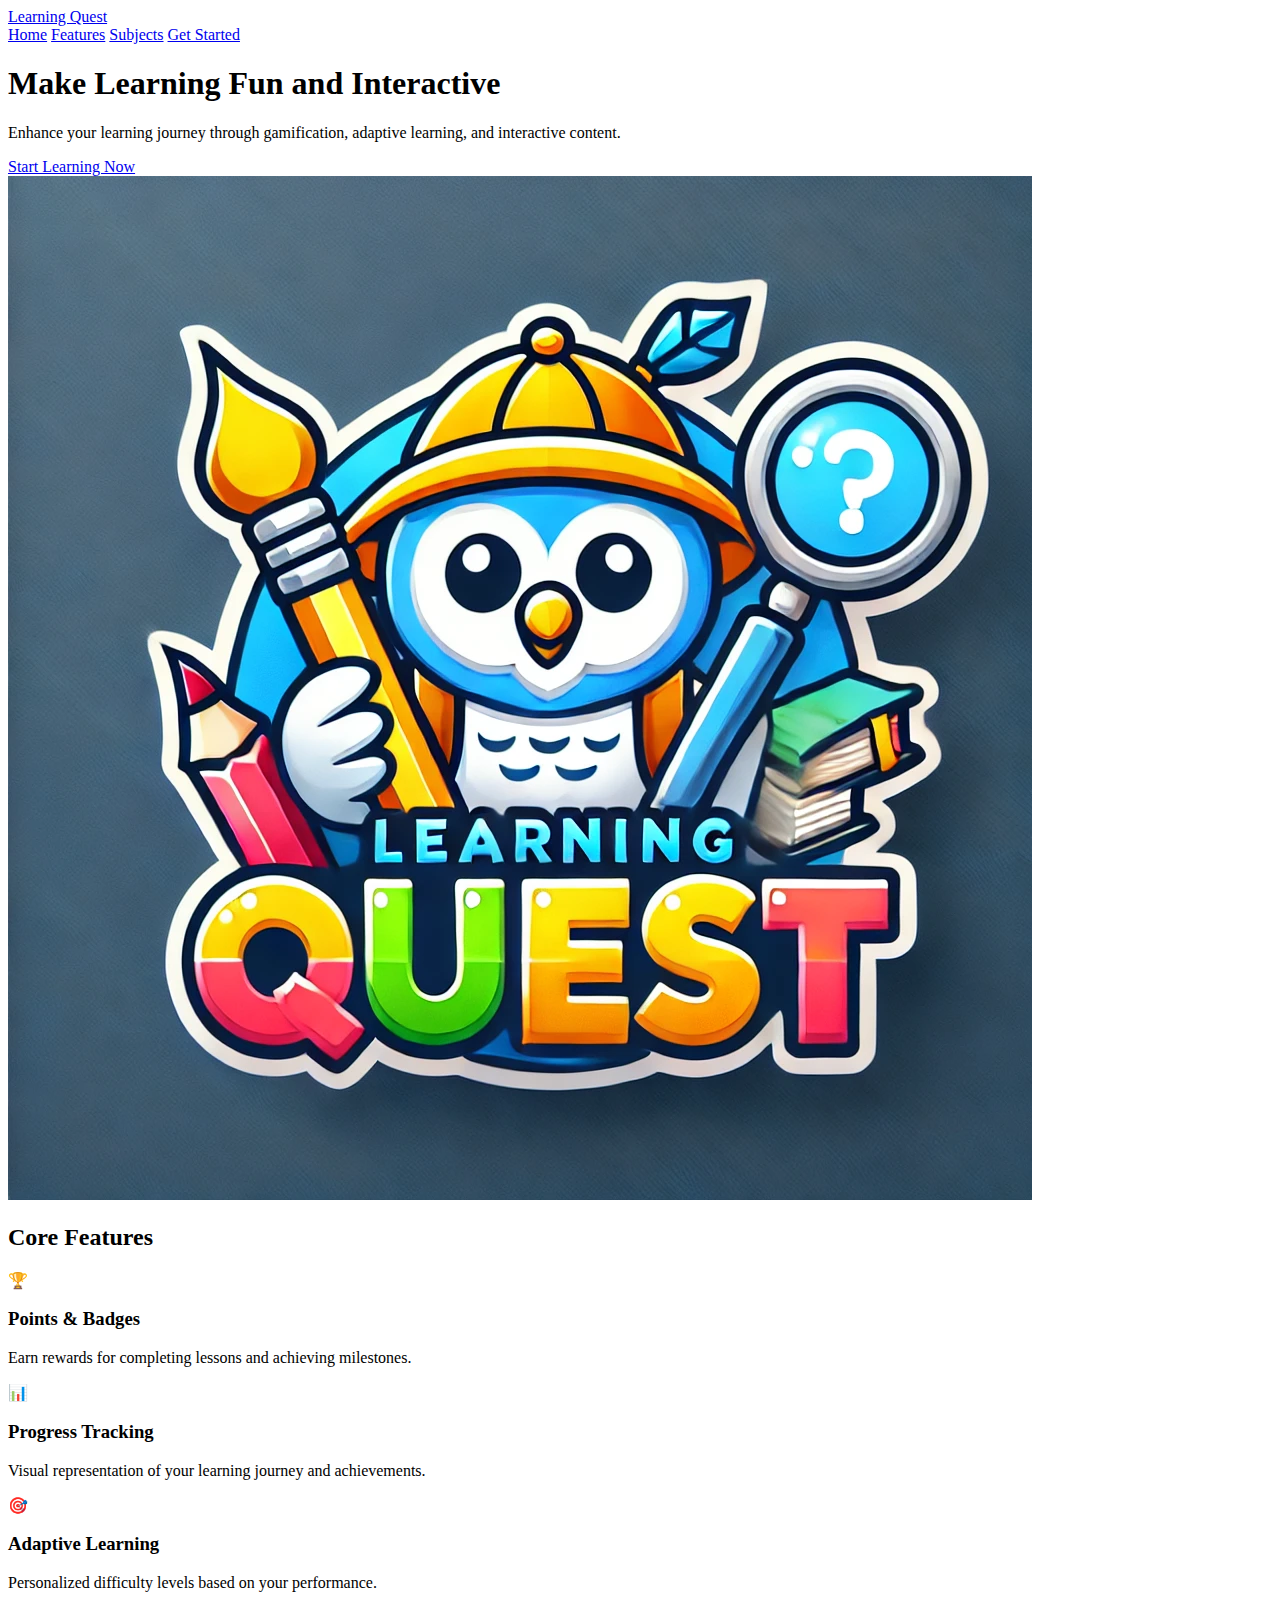
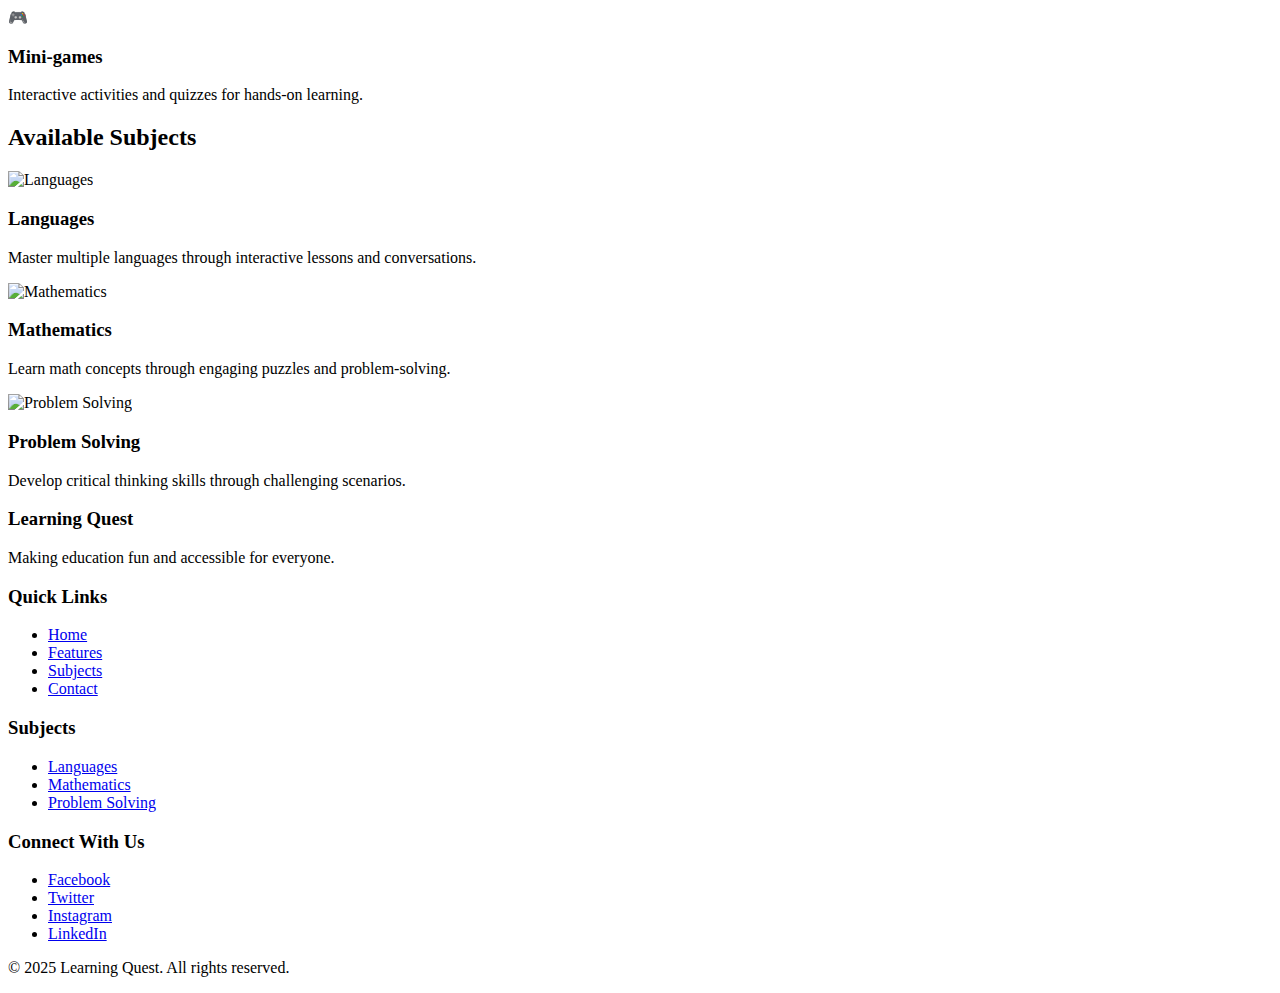
==== main.html @ 45a66a53 "rename" ====
<!DOCTYPE html>
<html lang="en">
<head>
    <meta charset="UTF-8">
    <meta name="viewport" content="width=device-width, initial-scale=1.0">
    <title>Learning Quest - Gamified Education</title>
   <link rel="stylesheet" href="index.css">
</head>
<body>
    <!-- Navigation -->
    <nav class="navbar">
        <div class="nav-container">
            <a href="#" class="logo">Learning Quest</a>
            <div class="nav-links">
                <a href="#">Home</a>
                <a href="#">Features</a>
                <a href="#">Subjects</a>
                <a href="#" class="get-started">Get Started</a>
            </div>
        </div>
    </nav>

    <!-- Hero Section -->
    <section class="hero">
        <div class="hero-container">
            <div class="hero-content">
                <h1 class="hero-title">Make Learning Fun and Interactive</h1>
                <p class="hero-description">Enhance your learning journey through gamification, adaptive learning, and interactive content.</p>
                <a href="#" class="cta-button">Start Learning Now</a>
            </div>
            <div class="hero-image">
                <img src="DALL·E 2025-02-06 14.43.32 - A colorful, playful logo for a children's learning quest website. The logo features a cartoon-style character, like a friendly owl or explorer, holdin.webp" alt="Learning Platform Preview" style="max-width: 100%;">
            </div>
        </div>
    </section>

    <!-- Features Section -->
    <section class="features">
        <h2 class="section-title">Core Features</h2>
        <div class="features-grid">
            <div class="feature-card">
                <div class="feature-icon">🏆</div>
                <h3 class="feature-title">Points & Badges</h3>
                <p>Earn rewards for completing lessons and achieving milestones.</p>
            </div>
            <div class="feature-card">
                <div class="feature-icon">📊</div>
                <h3 class="feature-title">Progress Tracking</h3>
                <p>Visual representation of your learning journey and achievements.</p>
            </div>
            <div class="feature-card">
                <div class="feature-icon">🎯</div>
                <h3 class="feature-title">Adaptive Learning</h3>
                <p>Personalized difficulty levels based on your performance.</p>
            </div>
            <div class="feature-card">
                <div class="feature-icon">🎮</div>
                <h3 class="feature-title">Mini-games</h3>
                <p>Interactive activities and quizzes for hands-on learning.</p>
            </div>
        </div>
    </section>

    <!-- Subjects Section -->
    <section class="subjects">
        <h2 class="section-title">Available Subjects</h2>
        <div class="subjects-grid">
            <div class="subject-card">
                <img src="languages.jpg" alt="Languages" class="subject-image">
                <div class="subject-content">
                    <h3 class="subject-title">Languages</h3>
                    <p>Master multiple languages through interactive lessons and conversations.</p>
                </div>
            </div>
            <div class="subject-card">
                <img src="math.jpg" alt="Mathematics" class="subject-image">
                <div class="subject-content">
                    <h3 class="subject-title">Mathematics</h3>
                    <p>Learn math concepts through engaging puzzles and problem-solving.</p>
                </div>
            </div>
            <div class="subject-card">
                <img src="problem-solving.jpg" alt="Problem Solving" class="subject-image">
                <div class="subject-content">
                    <h3 class="subject-title">Problem Solving</h3>
                    <p>Develop critical thinking skills through challenging scenarios.</p>
                </div>
            </div>
        </div>
    </section>

    <!-- Footer -->
    <footer class="footer">
        <div class="footer-container">
            <div class="footer-section">
                <h3>Learning Quest</h3>
                <p>Making education fun and accessible for everyone.</p>
            </div>
            <div class="footer-section">
                <h3>Quick Links</h3>
                <ul class="footer-links">
                    <li><a href="#">Home</a></li>
                    <li><a href="#">Features</a></li>
                    <li><a href="#">Subjects</a></li>
                    <li><a href="#">Contact</a></li>
                </ul>
            </div>
            <div class="footer-section">
                <h3>Subjects</h3>
                <ul class="footer-links">
                    <li><a href="#">Languages</a></li>
                    <li><a href="#">Mathematics</a></li>
                    <li><a href="#">Problem Solving</a></li>
                </ul>
            </div>
            <div class="footer-section">
                <h3>Connect With Us</h3>
                <ul class="footer-links">
                    <li><a href="#">Facebook</a></li>
                    <li><a href="#">Twitter</a></li>
                    <li><a href="#">Instagram</a></li>
                    <li><a href="#">LinkedIn</a></li>
                </ul>
            </div>
        </div>
        <div class="footer-bottom">
            <p>&copy; 2025 Learning Quest. All rights reserved.</p>
        </div>
    </footer>
</body>
</html>
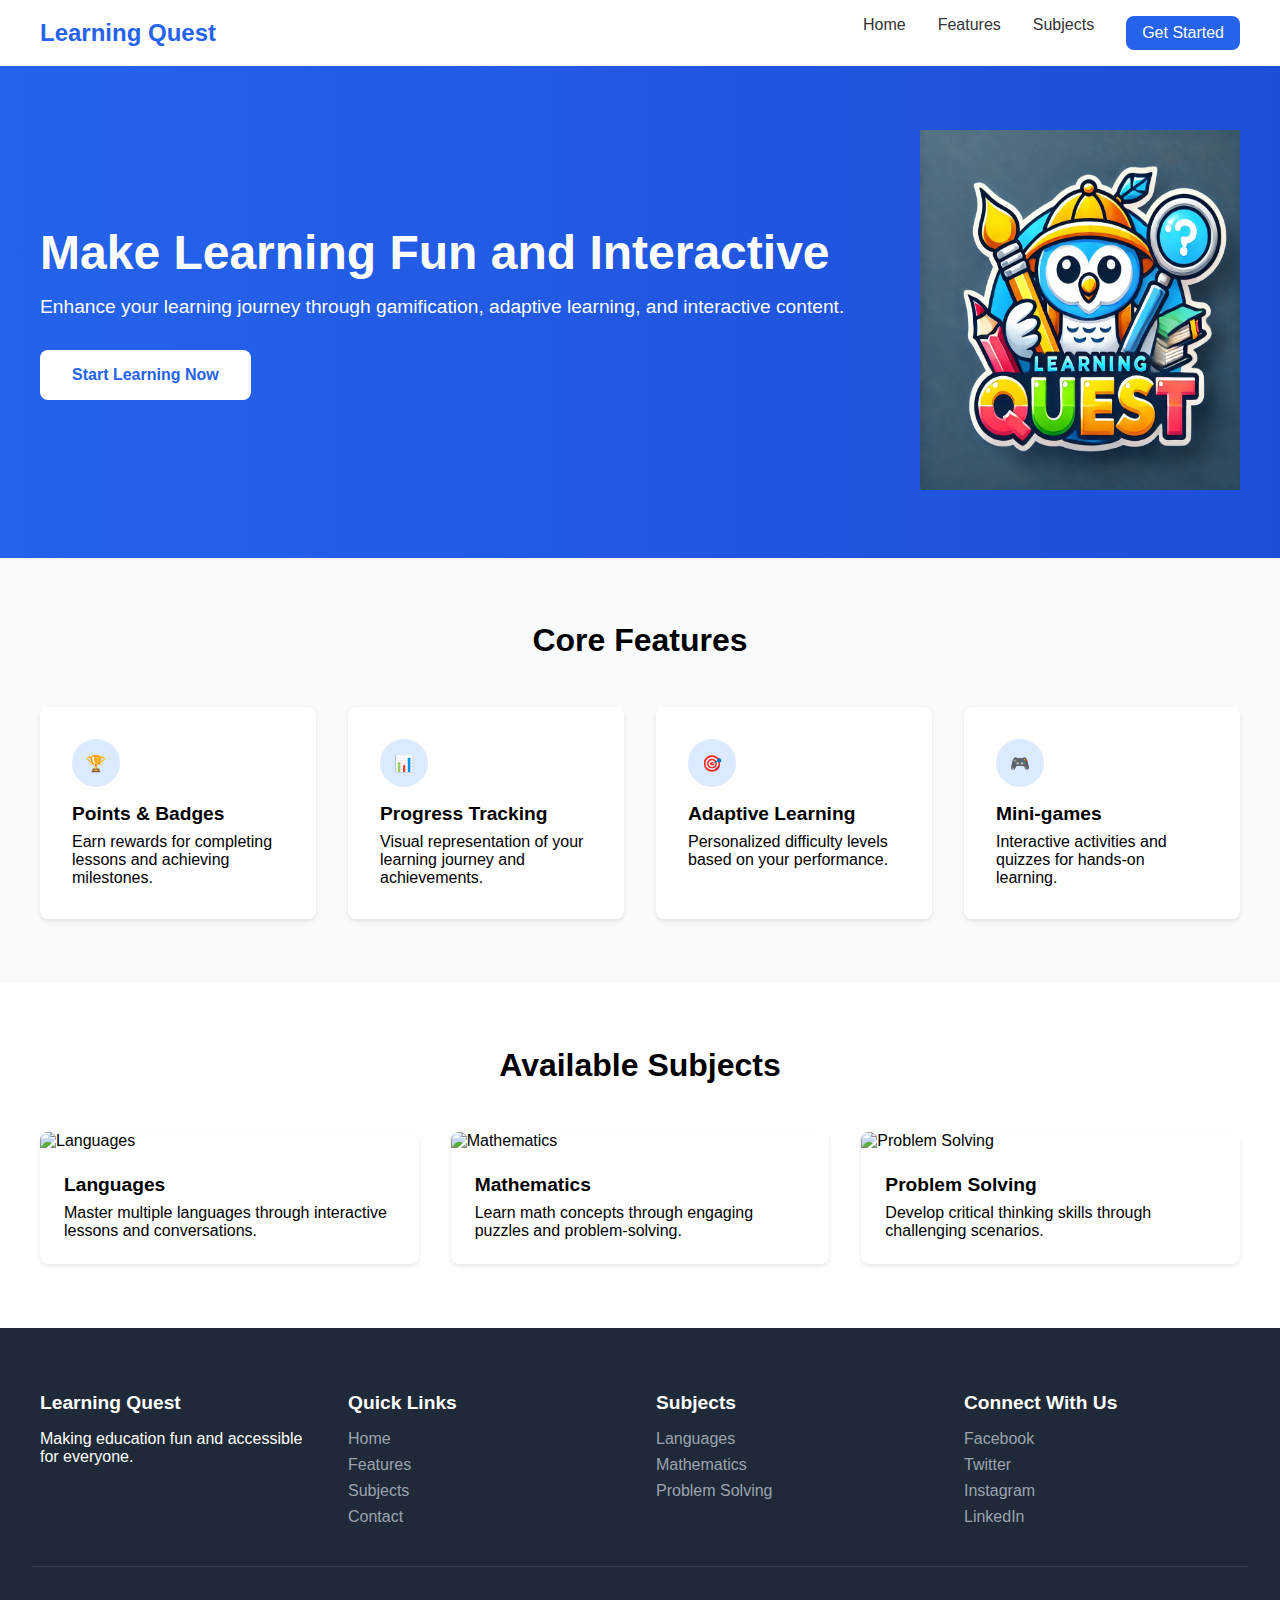
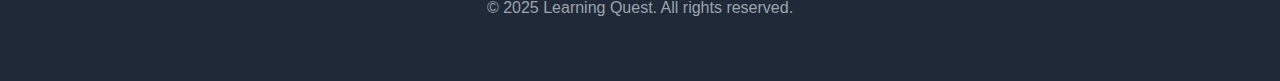
==== commit d25ecb23: "css file error try to solve" ====
--- a/main.html
+++ b/main.html
@@ -4,7 +4,7 @@
     <meta charset="UTF-8">
     <meta name="viewport" content="width=device-width, initial-scale=1.0">
     <title>Learning Quest - Gamified Education</title>
-   <link rel="stylesheet" href="index.css">
+   <link rel="stylesheet" href="main.css">
 </head>
 <body>
     <!-- Navigation -->
--- a/main.css
+++ b/main.css
@@ -0,0 +1,225 @@
+/* Reset and Base Styles */
+* {
+    margin: 0;
+    padding: 0;
+    box-sizing: border-box;
+    font-family: Arial, sans-serif;
+}
+
+/* Navigation Styles */
+.navbar {
+    background-color: #ffffff;
+    box-shadow: 0 2px 4px rgba(0,0,0,0.1);
+    padding: 1rem 2rem;
+}
+
+.nav-container {
+    max-width: 1200px;
+    margin: 0 auto;
+    display: flex;
+    justify-content: space-between;
+    align-items: center;
+}
+
+.logo {
+    color: #2563eb;
+    font-size: 1.5rem;
+    font-weight: bold;
+    text-decoration: none;
+}
+
+.nav-links {
+    display: flex;
+    gap: 2rem;
+}
+
+.nav-links a {
+    text-decoration: none;
+    color: #333;
+    font-weight: 500;
+}
+
+.nav-links .get-started {
+    background-color: #2563eb;
+    color: white;
+    padding: 0.5rem 1rem;
+    border-radius: 0.5rem;
+}
+
+/* Hero Section */
+.hero {
+    background: linear-gradient(to right, #2563eb, #1d4ed8);
+    color: white;
+    padding: 4rem 2rem;
+}
+
+.hero-container {
+    max-width: 1200px;
+    margin: 0 auto;
+    display: flex;
+    align-items: center;
+    gap: 2rem;
+}
+
+.hero-content {
+    flex: 1;
+}
+
+.hero-title {
+    font-size: 3rem;
+    margin-bottom: 1rem;
+}
+
+.hero-image img{
+    width: 25vw;
+    height: 40vh;
+}
+.hero-description {
+    font-size: 1.2rem;
+    margin-bottom: 2rem;
+}
+
+.cta-button {
+    background-color: white;
+    color: #2563eb;
+    padding: 1rem 2rem;
+    border-radius: 0.5rem;
+    text-decoration: none;
+    font-weight: bold;
+    display: inline-block;
+}
+
+/* Features Section */
+.features {
+    padding: 4rem 2rem;
+    background-color: #f8fafc;
+}
+
+.section-title {
+    text-align: center;
+    font-size: 2rem;
+    margin-bottom: 3rem;
+}
+
+.features-grid {
+    max-width: 1200px;
+    margin: 0 auto;
+    display: grid;
+    grid-template-columns: repeat(auto-fit, minmax(250px, 1fr));
+    gap: 2rem;
+}
+
+.feature-card {
+    background: white;
+    padding: 2rem;
+    border-radius: 0.5rem;
+    box-shadow: 0 2px 4px rgba(0,0,0,0.1);
+}
+
+.feature-icon {
+    width: 3rem;
+    height: 3rem;
+    background-color: #dbeafe;
+    border-radius: 50%;
+    display: flex;
+    align-items: center;
+    justify-content: center;
+    margin-bottom: 1rem;
+}
+
+.feature-title {
+    font-size: 1.2rem;
+    margin-bottom: 0.5rem;
+}
+
+/* Subjects Section */
+.subjects {
+    padding: 4rem 2rem;
+}
+
+.subjects-grid {
+    max-width: 1200px;
+    margin: 0 auto;
+    display: grid;
+    grid-template-columns: repeat(auto-fit, minmax(300px, 1fr));
+    gap: 2rem;
+}
+
+.subject-card {
+    background: white;
+    border-radius: 0.5rem;
+    overflow: hidden;
+    box-shadow: 0 2px 4px rgba(0,0,0,0.1);
+}
+
+.subject-image {
+    width: 100%;
+    height: 200px;
+    object-fit: cover;
+}
+
+.subject-content {
+    padding: 1.5rem;
+}
+
+.subject-title {
+    font-size: 1.2rem;
+    margin-bottom: 0.5rem;
+}
+
+/* Footer */
+.footer {
+    background-color: #1f2937;
+    color: white;
+    padding: 4rem 2rem;
+}
+
+.footer-container {
+    max-width: 1200px;
+    margin: 0 auto;
+    display: grid;
+    grid-template-columns: repeat(auto-fit, minmax(200px, 1fr));
+    gap: 2rem;
+}
+
+.footer-section h3 {
+    font-size: 1.2rem;
+    margin-bottom: 1rem;
+}
+
+.footer-links {
+    list-style: none;
+}
+
+.footer-links li {
+    margin-bottom: 0.5rem;
+}
+
+.footer-links a {
+    color: #9ca3af;
+    text-decoration: none;
+}
+
+.footer-bottom {
+    text-align: center;
+    margin-top: 2rem;
+    padding-top: 2rem;
+    border-top: 1px solid #374151;
+    color: #9ca3af;
+}
+
+/* Responsive Design */
+@media (max-width: 768px) {
+    .hero-container {
+        flex-direction: column;
+        text-align: center;
+    }
+
+    .nav-links {
+        display: none;
+    }
+
+    .hero-title {
+        font-size: 2rem;
+    }
+}
